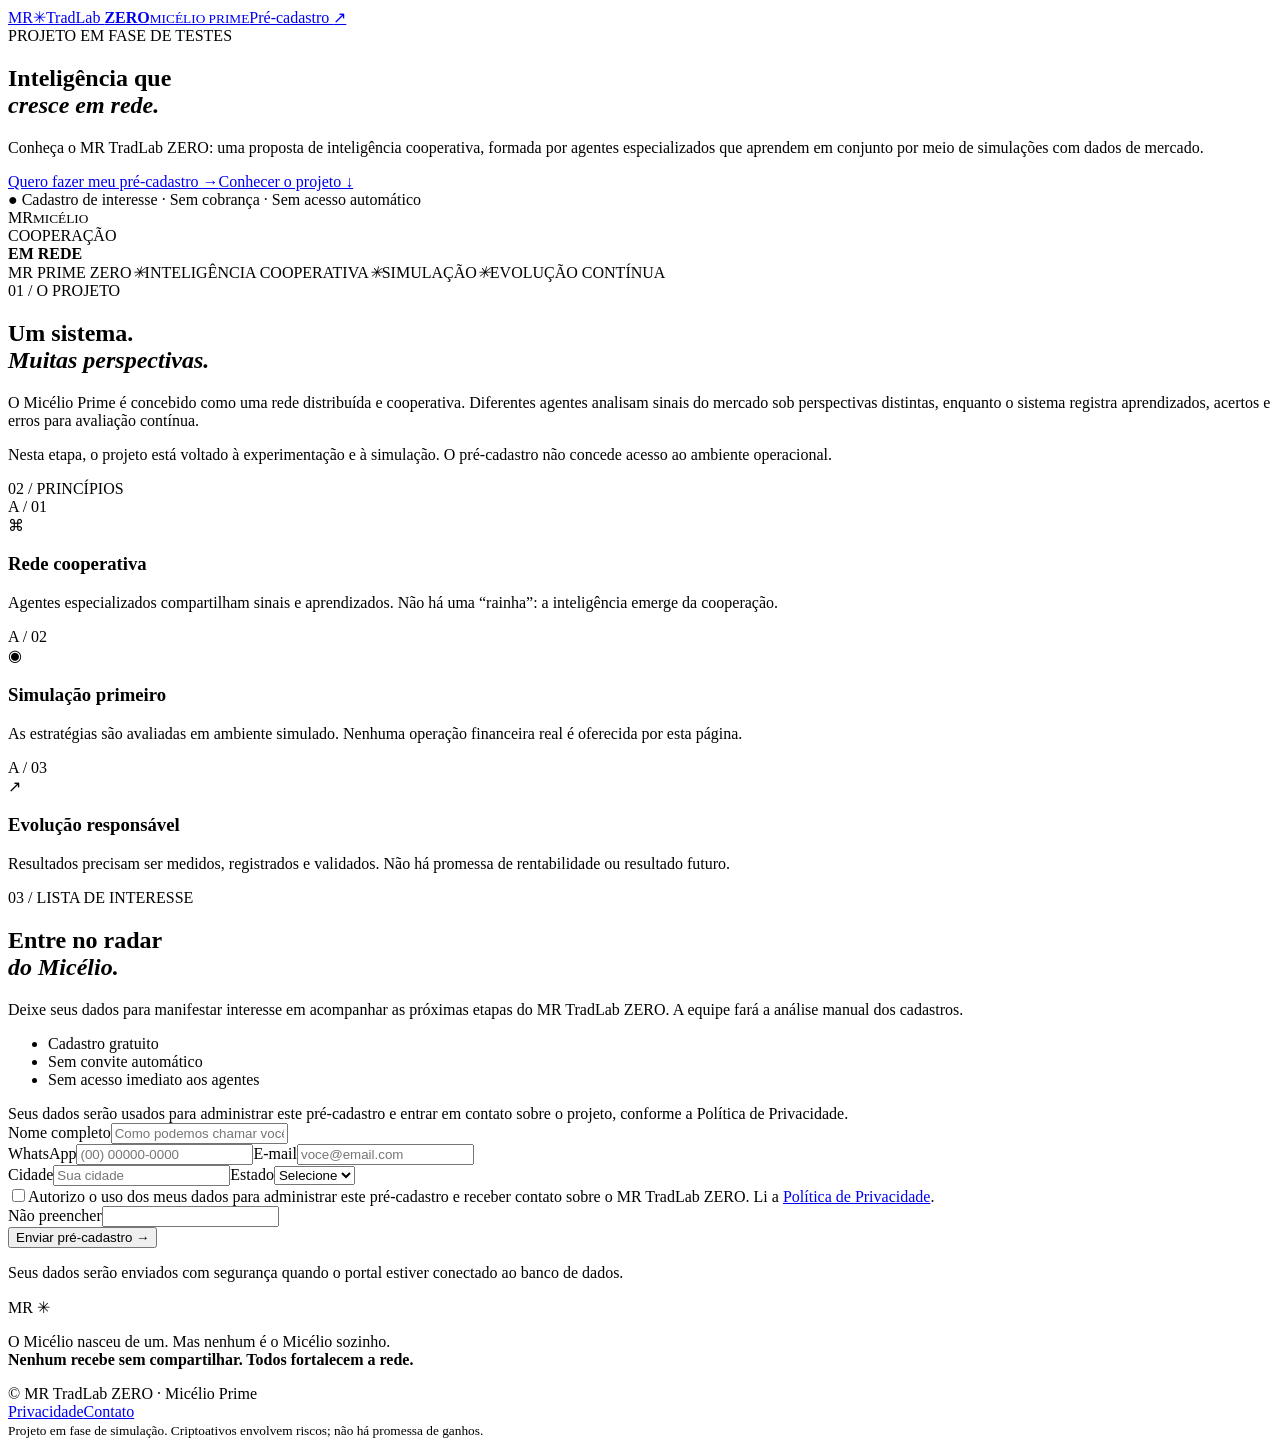
==== index.html @ 6370b9ac "Create MR PRIME ZERO public preregistration portal" ====
<!doctype html>
<html lang="pt-BR">
<head>
<meta charset="utf-8"><meta name="viewport" content="width=device-width,initial-scale=1">
<meta name="theme-color" content="#050a09">
<meta name="description" content="MR TradLab ZERO — Micélio Prime. Pré-cadastro para acompanhar um projeto de inteligência cooperativa em simulação de mercado.">
<title>MR TradLab ZERO | Micélio Prime</title>
<link rel="preconnect" href="https://fonts.googleapis.com"><link rel="preconnect" href="https://fonts.gstatic.com" crossorigin>
<link href="https://fonts.googleapis.com/css2?family=DM+Sans:wght@400;500;600;700&family=Space+Grotesk:wght@400;500;600;700&display=swap" rel="stylesheet">
<link rel="stylesheet" href="styles.css">
</head>
<body>
<header class="topbar"><a class="brand" href="#inicio" aria-label="MR TradLab ZERO início"><span class="brand-mark">MR<span>✳</span></span><span>TradLab <b>ZERO</b><small>MICÉLIO PRIME</small></span></a><a class="nav-cta" href="#cadastro">Pré-cadastro <span>↗</span></a></header>
<main>
<section class="hero" id="inicio">
<div class="hero-glow"></div><div class="hero-copy">
<div class="eyebrow"><i></i> PROJETO EM FASE DE TESTES</div>
<h1>Inteligência que<br><em>cresce em rede.</em></h1>
<p class="lead">Conheça o MR TradLab ZERO: uma proposta de inteligência cooperativa, formada por agentes especializados que aprendem em conjunto por meio de simulações com dados de mercado.</p>
<div class="hero-actions"><a class="button primary" href="#cadastro">Quero fazer meu pré-cadastro <span>→</span></a><a class="text-link" href="#projeto">Conhecer o projeto ↓</a></div>
<div class="trust-line"><span>●</span> Cadastro de interesse · Sem cobrança · Sem acesso automático</div>
</div>
<div class="network-art" aria-hidden="true"><div class="orbit orbit-a"></div><div class="orbit orbit-b"></div><div class="core"><span>MR</span><small>MICÉLIO</small></div><i class="node n1"></i><i class="node n2"></i><i class="node n3"></i><i class="node n4"></i><i class="node n5"></i><div class="art-label">COOPERAÇÃO<br><b>EM REDE</b></div></div>
</section>
<section class="ticker"><span>MR PRIME ZERO</span><i>✳</i><span>INTELIGÊNCIA COOPERATIVA</span><i>✳</i><span>SIMULAÇÃO</span><i>✳</i><span>EVOLUÇÃO CONTÍNUA</span></section>
<section class="section intro" id="projeto"><div class="section-kicker">01 / O PROJETO</div><div class="intro-grid"><h2>Um sistema.<br><em>Muitas perspectivas.</em></h2><div><p>O Micélio Prime é concebido como uma rede distribuída e cooperativa. Diferentes agentes analisam sinais do mercado sob perspectivas distintas, enquanto o sistema registra aprendizados, acertos e erros para avaliação contínua.</p><p class="muted">Nesta etapa, o projeto está voltado à experimentação e à simulação. O pré-cadastro não concede acesso ao ambiente operacional.</p></div></div></section>
<section class="section pillars"><div class="section-kicker">02 / PRINCÍPIOS</div><div class="cards">
<article class="info-card"><span class="card-index">A / 01</span><div class="card-icon">⌘</div><h3>Rede cooperativa</h3><p>Agentes especializados compartilham sinais e aprendizados. Não há uma “rainha”: a inteligência emerge da cooperação.</p></article>
<article class="info-card"><span class="card-index">A / 02</span><div class="card-icon">◉</div><h3>Simulação primeiro</h3><p>As estratégias são avaliadas em ambiente simulado. Nenhuma operação financeira real é oferecida por esta página.</p></article>
<article class="info-card"><span class="card-index">A / 03</span><div class="card-icon">↗</div><h3>Evolução responsável</h3><p>Resultados precisam ser medidos, registrados e validados. Não há promessa de rentabilidade ou resultado futuro.</p></article>
</div></section>
<section class="section signup" id="cadastro"><div class="signup-panel"><div class="signup-copy"><div class="section-kicker">03 / LISTA DE INTERESSE</div><h2>Entre no radar<br><em>do Micélio.</em></h2><p>Deixe seus dados para manifestar interesse em acompanhar as próximas etapas do MR TradLab ZERO. A equipe fará a análise manual dos cadastros.</p><ul><li>Cadastro gratuito</li><li>Sem convite automático</li><li>Sem acesso imediato aos agentes</li></ul><div class="privacy-note">Seus dados serão usados para administrar este pré-cadastro e entrar em contato sobre o projeto, conforme a Política de Privacidade.</div></div>
<form id="lead-form" class="form">
<label>Nome completo<input name="name" autocomplete="name" minlength="2" maxlength="120" required placeholder="Como podemos chamar você?"></label>
<div class="form-row"><label>WhatsApp<input name="whatsapp" autocomplete="tel" inputmode="tel" maxlength="20" required placeholder="(00) 00000-0000"></label><label>E-mail<input name="email" type="email" autocomplete="email" maxlength="180" required placeholder="voce@email.com"></label></div>
<div class="form-row"><label>Cidade<input name="city" autocomplete="address-level2" maxlength="100" required placeholder="Sua cidade"></label><label>Estado<select name="state" required><option value="">Selecione</option><option>AC</option><option>AL</option><option>AP</option><option>AM</option><option>BA</option><option>CE</option><option>DF</option><option>ES</option><option>GO</option><option>MA</option><option>MT</option><option>MS</option><option>MG</option><option>PA</option><option>PB</option><option>PR</option><option>PE</option><option>PI</option><option>RJ</option><option>RN</option><option>RS</option><option>RO</option><option>RR</option><option>SC</option><option>SP</option><option>SE</option><option>TO</option></select></label></div>
<label class="check"><input type="checkbox" name="consent" required><span>Autorizo o uso dos meus dados para administrar este pré-cadastro e receber contato sobre o MR TradLab ZERO. Li a <a href="privacy.html" target="_blank" rel="noopener">Política de Privacidade</a>.</span></label>
<div class="hp" aria-hidden="true"><label>Não preencher<input name="website" tabindex="-1" autocomplete="off"></label></div>
<button class="button primary submit" type="submit">Enviar pré-cadastro <span>→</span></button>
<p id="form-status" class="form-status" role="status" aria-live="polite">Seus dados serão enviados com segurança quando o portal estiver conectado ao banco de dados.</p>
</form></div></section>
<section class="closing"><div class="closing-mark">MR <span>✳</span></div><p>O Micélio nasceu de um. Mas nenhum é o Micélio sozinho.<br><b>Nenhum recebe sem compartilhar. Todos fortalecem a rede.</b></p></section>
</main>
<footer><span>© <span id="year"></span> MR TradLab ZERO · Micélio Prime</span><div><a href="privacy.html">Privacidade</a><a href="mailto:contato@mrtradlab.com">Contato</a></div><small>Projeto em fase de simulação. Criptoativos envolvem riscos; não há promessa de ganhos.</small></footer>
<script src="config.js"></script><script type="module" src="app.js"></script>
</body></html>
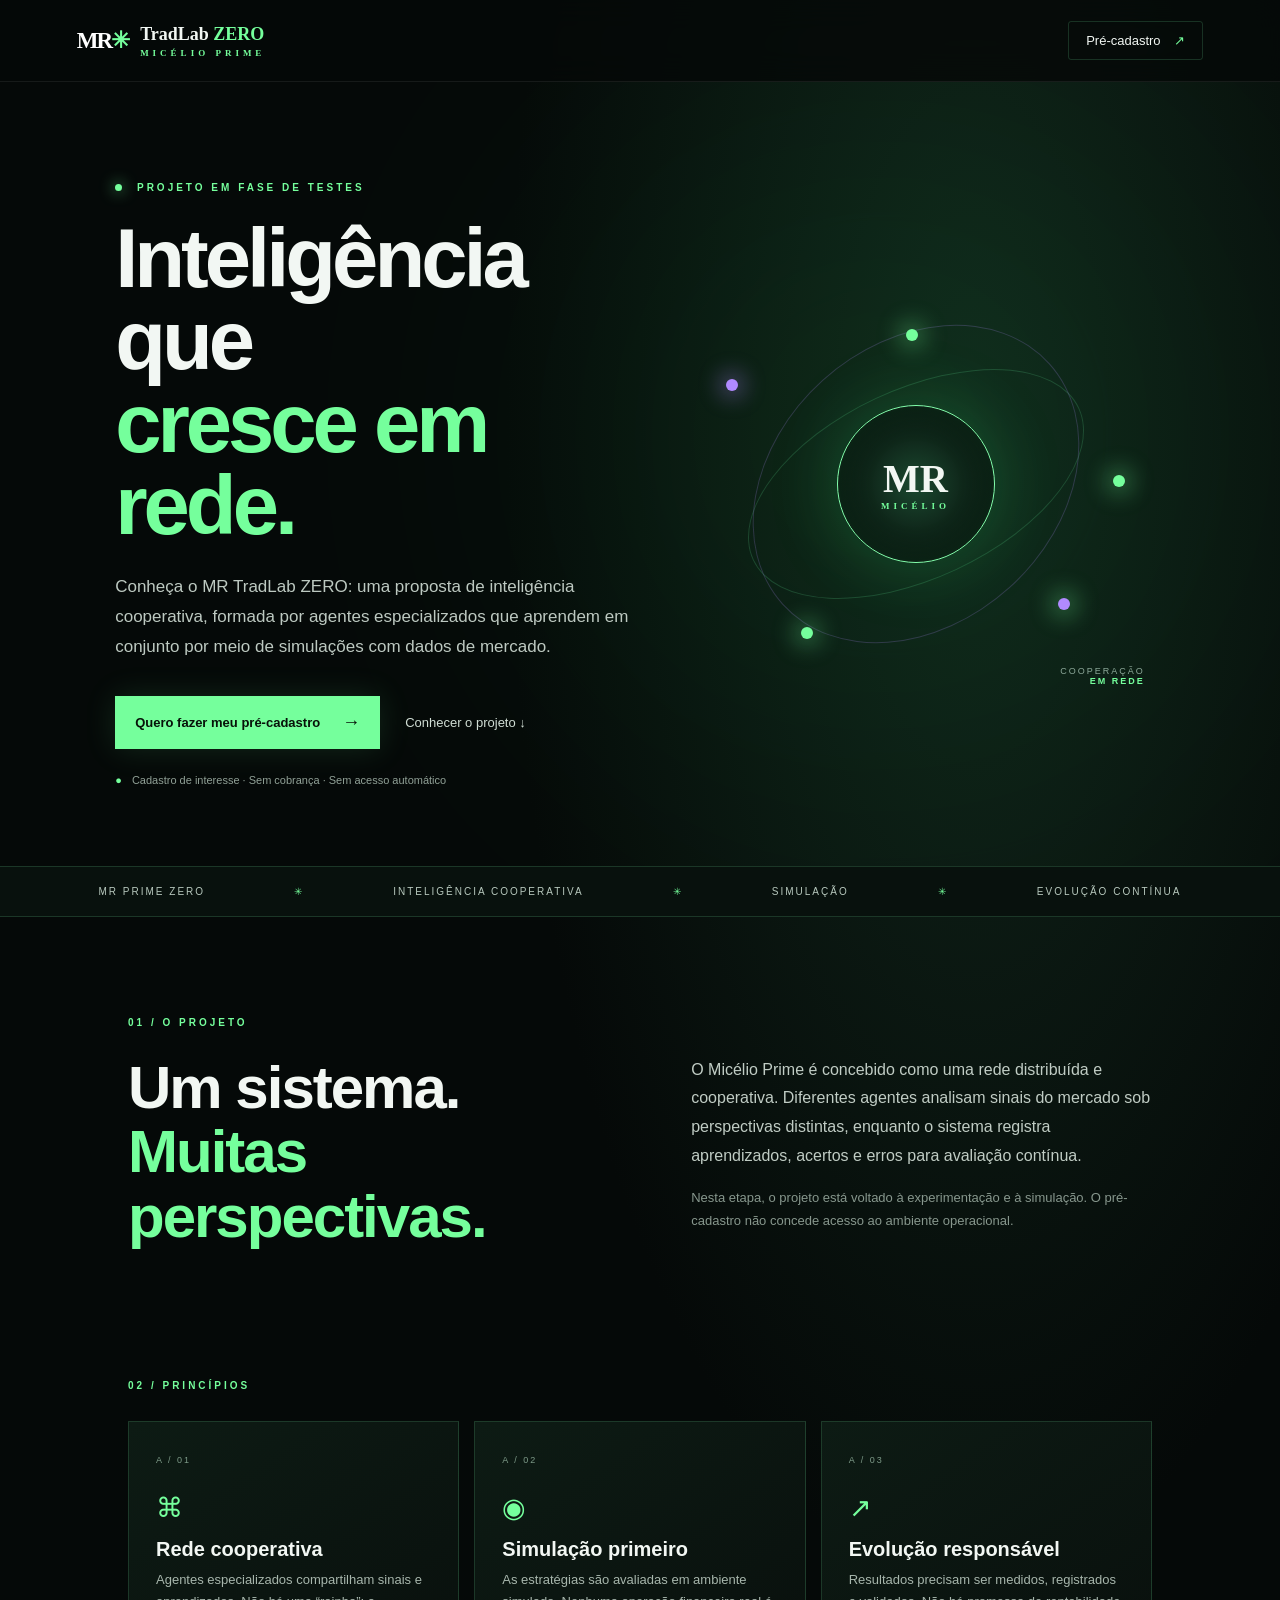
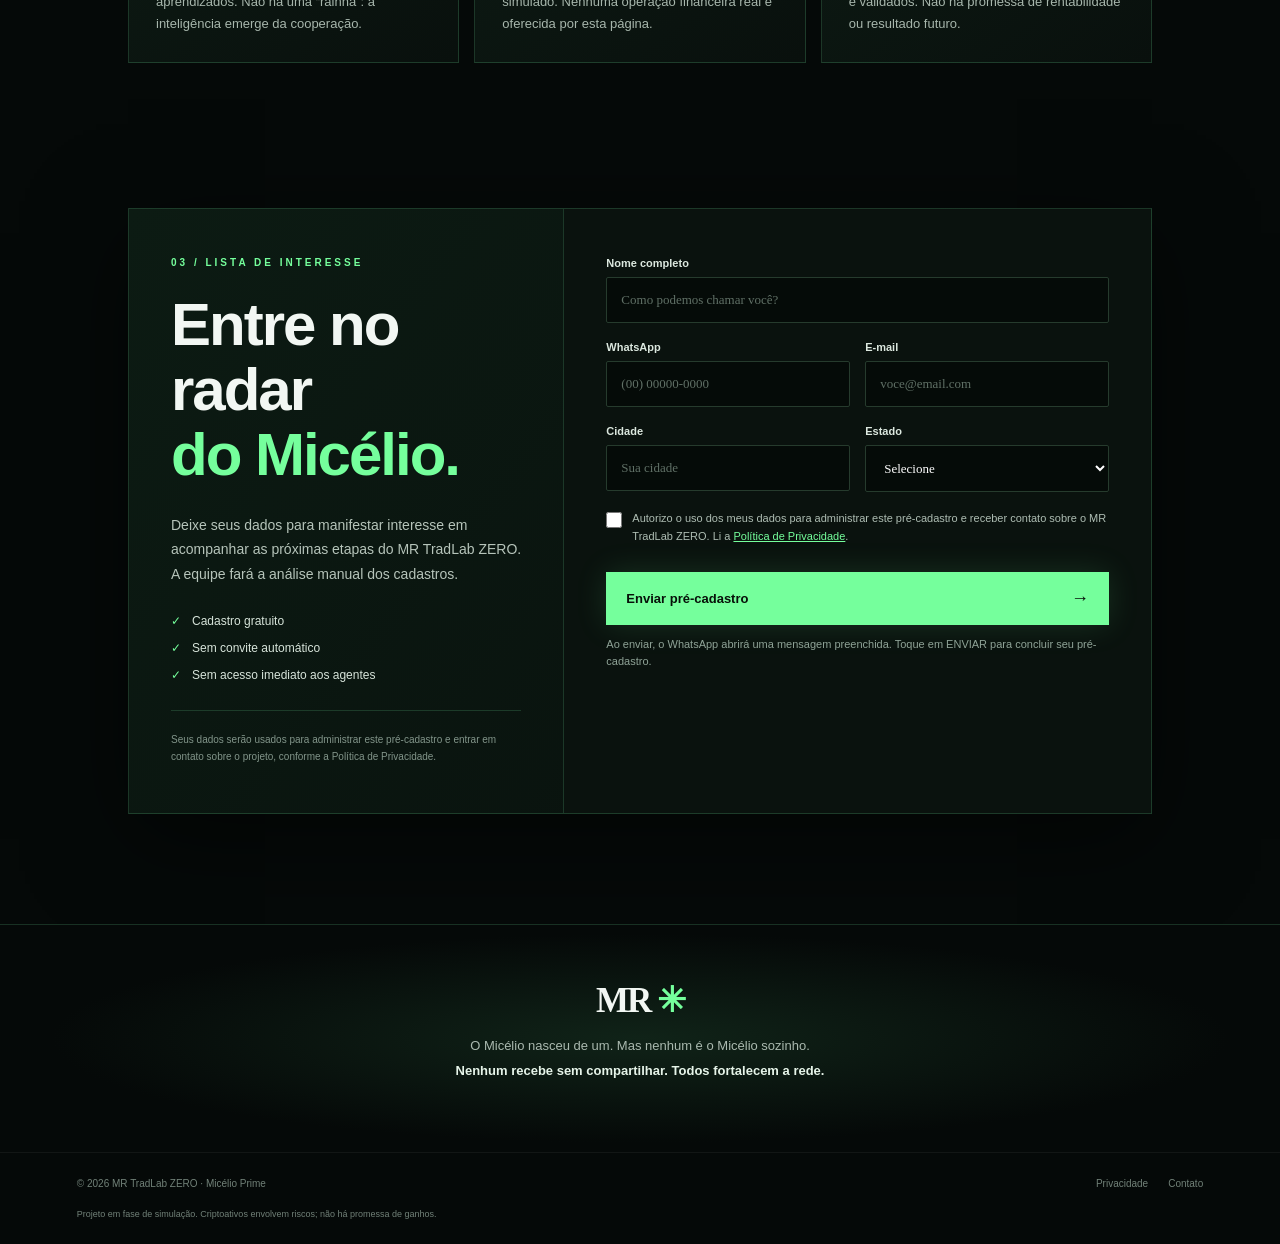
==== commit 31bdedfc: "Clarify WhatsApp preregistration instructions" ====
--- a/index.html
+++ b/index.html
@@ -37,7 +37,7 @@
 <label class="check"><input type="checkbox" name="consent" required><span>Autorizo o uso dos meus dados para administrar este pré-cadastro e receber contato sobre o MR TradLab ZERO. Li a <a href="privacy.html" target="_blank" rel="noopener">Política de Privacidade</a>.</span></label>
 <div class="hp" aria-hidden="true"><label>Não preencher<input name="website" tabindex="-1" autocomplete="off"></label></div>
 <button class="button primary submit" type="submit">Enviar pré-cadastro <span>→</span></button>
-<p id="form-status" class="form-status" role="status" aria-live="polite">Seus dados serão enviados com segurança quando o portal estiver conectado ao banco de dados.</p>
+<p id="form-status" class="form-status" role="status" aria-live="polite">Ao enviar, o WhatsApp abrirá uma mensagem preenchida. Toque em ENVIAR para concluir seu pré-cadastro.</p>
 </form></div></section>
 <section class="closing"><div class="closing-mark">MR <span>✳</span></div><p>O Micélio nasceu de um. Mas nenhum é o Micélio sozinho.<br><b>Nenhum recebe sem compartilhar. Todos fortalecem a rede.</b></p></section>
 </main>
--- a/styles.css
+++ b/styles.css
@@ -0,0 +1 @@
+:root{--bg:#050908;--panel:#0b1411;--line:rgba(125,255,174,.16);--green:#75ff9c;--mint:#b5ffd0;--violet:#b18aff;--text:#f2f7f3;--muted:#a4b3aa}*{box-sizing:border-box}html{scroll-behavior:smooth}body{margin:0;background:radial-gradient(ellipse at 76% 15%,#10251a 0,transparent 34%),var(--bg);color:var(--text);font-family:"DM Sans",sans-serif}a{color:inherit;text-decoration:none}.topbar{height:82px;padding:0 clamp(22px,6vw,92px);display:flex;align-items:center;justify-content:space-between;border-bottom:1px solid rgba(255,255,255,.07);position:relative;z-index:3;background:rgba(5,9,8,.82);backdrop-filter:blur(16px)}.brand{display:flex;align-items:center;gap:12px;font:600 18px "Space Grotesk"}.brand-mark{font-size:23px;letter-spacing:-2px;color:#fff}.brand-mark span,.closing-mark span{color:var(--green)}.brand b{color:var(--green)}.brand small{display:block;font:700 9px "DM Sans";letter-spacing:4px;color:var(--green);margin-top:3px}.nav-cta{border:1px solid var(--line);padding:11px 17px;border-radius:3px;font-size:13px}.nav-cta span{color:var(--green);margin-left:10px}.hero{min-height:620px;padding:100px clamp(22px,9vw,140px) 80px;display:grid;grid-template-columns:1.05fr .95fr;align-items:center;position:relative;overflow:hidden}.hero-glow{position:absolute;width:580px;height:580px;border-radius:50%;background:#20d75a;filter:blur(170px);opacity:.09;right:8%;top:8%}.hero-copy{position:relative;z-index:1;max-width:650px}.eyebrow,.section-kicker{font-size:10px;letter-spacing:3px;font-weight:700;color:var(--green)}.eyebrow i{display:inline-block;width:7px;height:7px;border-radius:50%;background:var(--green);box-shadow:0 0 15px var(--green);margin-right:9px}h1,h2,h3{font-family:"Space Grotesk",sans-serif}h1{font-size:clamp(48px,6.5vw,86px);line-height:.99;letter-spacing:-4px;margin:25px 0}.hero h1 em,h2 em{font-style:normal;color:var(--green)}.lead{font-size:17px;line-height:1.75;color:#bdc9c1;max-width:570px}.hero-actions{display:flex;align-items:center;gap:25px;margin-top:34px;flex-wrap:wrap}.button{display:inline-flex;align-items:center;justify-content:space-between;gap:22px;border:0;padding:16px 20px;font-weight:700;font-size:13px;cursor:pointer}.primary{background:var(--green);color:#071109;box-shadow:0 0 32px rgba(117,255,156,.13)}.primary span{font-size:18px}.text-link{font-size:13px;color:#d0ddd4}.trust-line{font-size:11px;color:#91a197;margin-top:25px}.trust-line span{color:var(--green);margin-right:7px}.network-art{height:420px;position:relative;display:grid;place-items:center}.core{width:158px;height:158px;border-radius:50%;display:flex;flex-direction:column;align-items:center;justify-content:center;border:1px solid #83ffac;background:radial-gradient(circle,#1b4930,#08120d 68%);box-shadow:0 0 70px #35ff7c35,inset 0 0 35px #35ff7c25;z-index:1;font:700 39px "Space Grotesk"}.core small{font:700 9px "DM Sans";letter-spacing:4px;color:var(--green)}.orbit{position:absolute;border:1px solid #6dffa52c;border-radius:50%;transform:rotate(-25deg)}.orbit-a{width:360px;height:190px}.orbit-b{width:280px;height:360px;transform:rotate(48deg);border-color:#b18aff35}.node{position:absolute;width:12px;height:12px;border-radius:50%;background:var(--green);box-shadow:0 0 23px 6px #75ff9c66}.n1{top:55px;left:48%}.n2{right:8%;top:48%}.n3{bottom:55px;left:27%}.n4{top:25%;left:12%;background:var(--violet);box-shadow:0 0 22px 6px #b18aff66}.n5{bottom:20%;right:19%;background:var(--violet)}.art-label{position:absolute;bottom:8px;right:4%;font-size:9px;letter-spacing:2px;color:#8da99a;text-align:right}.art-label b{color:var(--green)}.ticker{display:flex;justify-content:space-around;gap:20px;flex-wrap:wrap;padding:19px 5%;border-block:1px solid var(--line);background:#08110d;font-size:10px;letter-spacing:2px;color:#b7c8bd}.ticker i{font-style:normal;color:var(--green)}.section{padding:100px clamp(22px,10vw,150px)}.intro-grid{display:grid;grid-template-columns:1fr 1fr;gap:10%;margin-top:28px}.intro h2,.signup h2{font-size:clamp(38px,5vw,60px);letter-spacing:-2px;line-height:1.08;margin:0}.intro-grid p{color:#c0ccc4;line-height:1.8;margin:0 0 15px}.intro-grid .muted{color:#87978d;font-size:13px}.pillars{padding-top:30px}.cards{display:grid;grid-template-columns:repeat(3,1fr);gap:15px;margin-top:30px}.info-card{padding:27px;background:linear-gradient(145deg,#0d1b14,#09100d);border:1px solid var(--line);min-height:240px}.card-index{font-size:9px;letter-spacing:2px;color:#7e9b89}.card-icon{font-size:27px;color:var(--green);margin-top:25px}.info-card h3{font-size:20px;margin:14px 0 8px}.info-card p{font-size:13px;line-height:1.7;color:#a7b6ac;margin:0}.signup{padding-top:45px;padding-bottom:110px}.signup-panel{display:grid;grid-template-columns:.85fr 1.15fr;border:1px solid var(--line);background:linear-gradient(130deg,#0c1b13,#080f0c);box-shadow:0 25px 90px #0008}.signup-copy{padding:48px 42px}.signup-copy h2{margin:25px 0}.signup-copy>p{font-size:14px;line-height:1.75;color:#b6c4ba}.signup-copy ul{list-style:none;padding:0;margin:28px 0}.signup-copy li{font-size:12px;color:#d7e4da;margin:13px 0}.signup-copy li:before{content:"✓";color:var(--green);margin-right:11px}.privacy-note{font-size:10px;line-height:1.7;color:#82958a;border-top:1px solid var(--line);padding-top:20px}.form{padding:48px 42px;background:#0a120e;border-left:1px solid var(--line)}.form label{display:block;font-size:11px;font-weight:600;color:#dce8df;margin-bottom:18px}.form input,.form select{width:100%;margin-top:8px;background:#050b08;border:1px solid #263b2d;border-radius:2px;padding:14px;color:white;font:13px "DM Sans";outline:none}.form input:focus,.form select:focus{border-color:var(--green);box-shadow:0 0 0 2px #75ff9c18}.form input::placeholder{color:#607066}.form-row{display:grid;grid-template-columns:1fr 1fr;gap:15px}.form .check{display:flex;align-items:flex-start;gap:10px;font-weight:400;line-height:1.6;color:#aebdb3}.check input{width:16px;height:16px;margin:2px 0 0;flex:none;accent-color:var(--green)}.check a{color:var(--green);text-decoration:underline}.submit{width:100%;margin-top:8px}.form-status{font-size:11px;color:#8fa397;line-height:1.6}.form-status.error{color:#ff9e9e}.form-status.success{color:var(--green)}.hp{position:absolute;left:-10000px}.closing{text-align:center;padding:55px 20px;background:radial-gradient(ellipse at center,#102318,#050908 65%);border-top:1px solid var(--line)}.closing-mark{font:700 35px "Space Grotesk";letter-spacing:-2px}.closing p{font-size:13px;line-height:1.9;color:#aab9af}.closing b{color:#e6f4e9}footer{padding:25px clamp(22px,6vw,92px);display:flex;gap:20px;align-items:center;justify-content:space-between;flex-wrap:wrap;color:#718178;font-size:10px;border-top:1px solid #ffffff0d}footer div{display:flex;gap:20px}footer small{width:100%;font-size:9px}@media(max-width:800px){.hero{grid-template-columns:1fr;padding-top:75px;min-height:auto}.network-art{height:310px;margin-top:20px}.intro-grid,.signup-panel{grid-template-columns:1fr;gap:28px}.cards{grid-template-columns:1fr}.signup-copy{padding:35px 26px 10px}.form{padding:30px 26px;border-left:0;border-top:1px solid var(--line)}.section{padding:75px 22px}.pillars{padding-top:10px}.hero h1{letter-spacing:-2px}.ticker{justify-content:center}.ticker span:nth-of-type(n+3),.ticker i:nth-of-type(n+2){display:none}}@media(max-width:430px){.form-row{grid-template-columns:1fr;gap:0}.hero-actions{align-items:flex-start;flex-direction:column}.topbar{height:70px}.brand{font-size:15px}.nav-cta{font-size:11px;padding:9px 11px}}
